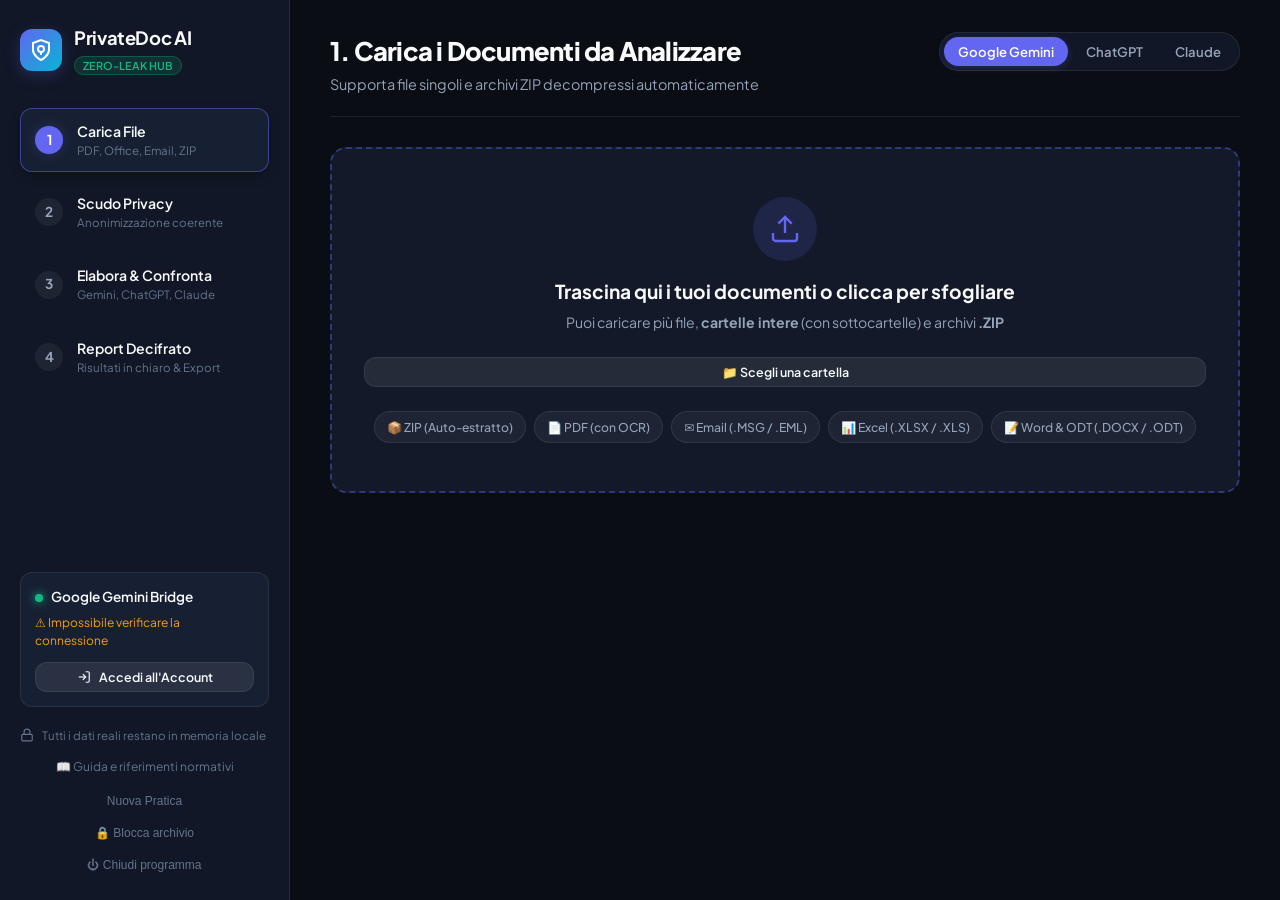
==== static/index.html @ eb67dd2d "Prima versione di PrivateDoc AI (0.1.0) Applicazione locale per Windows che pseudonimizza atti, cont" ====
<!DOCTYPE html>
<html lang="it">
<head>
    <meta charset="UTF-8">
    <meta name="viewport" content="width=device-width, initial-scale=1.0">
    <title>PrivateDoc AI - Privacy Shield & Multi-Document Hub</title>
    <meta name="privatedoc-token" content="__APP_TOKEN__">
    <!-- Google Fonts -->
    <link rel="preconnect" href="https://fonts.googleapis.com">
    <link rel="preconnect" href="https://fonts.gstatic.com" crossorigin>
    <link href="https://fonts.googleapis.com/css2?family=Plus+Jakarta+Sans:wght@300;400;500;600;700;800&family=JetBrains+Mono:wght@400;500;600&display=swap" rel="stylesheet">
    <link rel="stylesheet" href="/static/style.css">
</head>
<body>
    <div class="app-layout">
        <!-- Sidebar Navigation / Status -->
        <aside class="sidebar">
            <div class="brand">
                <div class="brand-icon">
                    <svg viewBox="0 0 24 24" fill="none" stroke="currentColor" stroke-width="2">
                        <path d="M12 22s8-4 8-10V5l-8-3-8 3v7c0 6 8 10 8 10z"/>
                        <circle cx="12" cy="11" r="3"/>
                        <path d="M12 14v3"/>
                    </svg>
                </div>
                <div>
                    <h2>PrivateDoc AI</h2>
                    <span class="badge-tag">Zero-Leak Hub</span>
                </div>
            </div>

            <nav class="nav-steps">
                <div class="step-item active" data-step="1">
                    <span class="step-num">1</span>
                    <div class="step-info">
                        <strong>Carica File</strong>
                        <small>PDF, Office, Email, ZIP</small>
                    </div>
                </div>
                <div class="step-item" data-step="2">
                    <span class="step-num">2</span>
                    <div class="step-info">
                        <strong>Scudo Privacy</strong>
                        <small>Anonimizzazione coerente</small>
                    </div>
                </div>
                <div class="step-item" data-step="3">
                    <span class="step-num">3</span>
                    <div class="step-info">
                        <strong>Elabora & Confronta</strong>
                        <small>Gemini, ChatGPT, Claude</small>
                    </div>
                </div>
                <div class="step-item" data-step="4">
                    <span class="step-num">4</span>
                    <div class="step-info">
                        <strong>Report Decifrato</strong>
                        <small>Risultati in chiaro & Export</small>
                    </div>
                </div>
            </nav>

            <div class="sidebar-box provider-status-card">
                <div class="box-header">
                    <span class="pulse-indicator"></span>
                    <span id="activeProviderLabel">Gemini Bridge</span>
                </div>
                <p id="authStatusText">Pronto per l'accesso con account</p>
                <button id="openLoginBtn" class="btn-secondary btn-sm">
                    <svg width="14" height="14" viewBox="0 0 24 24" fill="none" stroke="currentColor" stroke-width="2"><path d="M15 3h4a2 2 0 0 1 2 2v14a2 2 0 0 1-2 2h-4"/><polyline points="10 17 15 12 10 7"/><line x1="15" y1="12" x2="3" y2="12"/></svg>
                    Accedi all'Account
                </button>
            </div>

            <div class="sidebar-footer">
                <div class="security-badge">
                    <svg width="14" height="14" viewBox="0 0 24 24" fill="none" stroke="currentColor" stroke-width="2"><rect x="3" y="11" width="18" height="11" rx="2" ry="2"/><path d="M7 11V7a5 5 0 0 1 10 0v4"/></svg>
                    Tutti i dati reali restano in memoria locale
                </div>
                <a href="/guida" target="_blank" rel="noopener" class="btn-text" style="display:block; text-align:center; text-decoration:none;">📖 Guida e riferimenti normativi</a>
                <button id="resetSessionBtn" class="btn-text">Nuova Pratica</button>
                <button id="lockVaultBtn" class="btn-text">🔒 Blocca archivio</button>
                <button id="quitBtn" class="btn-text">⏻ Chiudi programma</button>
            </div>
        </aside>

        <!-- Main Content Area -->
        <main class="main-content">
            <!-- Header Bar -->
            <header class="top-header">
                <div>
                    <h1 id="pageTitle">1. Carica i Documenti da Analizzare</h1>
                    <p class="subtitle" id="pageSubtitle">Supporta file singoli e archivi ZIP decompressi automaticamente</p>
                </div>
                <div class="header-actions">
                    <div class="provider-pill-selector">
                        <button class="prov-pill active" data-provider="gemini">Google Gemini</button>
                        <button class="prov-pill" data-provider="chatgpt">ChatGPT</button>
                        <button class="prov-pill" data-provider="claude">Claude</button>
                    </div>
                </div>
            </header>

            <!-- Step 1: Upload View -->
            <section id="sectionUpload" class="content-section active">
                <div id="praticaBar" class="preflight-box ok" style="display:none; margin-top:0;">
                    <div style="display:flex; align-items:center; gap:10px; flex-wrap:wrap;">
                        <strong>Pratica:</strong>
                        <input type="text" id="praticaName" maxlength="120" placeholder="Nome della pratica"
                               style="flex:1; min-width:200px; padding:6px 10px; border-radius:6px; border:1px solid var(--border-color); background:var(--bg-base); color:var(--text-primary); font:inherit;">
                        <span style="font-size:0.78rem; color:var(--text-secondary);">salvata in automatico, cifrata</span>
                    </div>
                </div>
                <div id="casesBox" class="preflight-box" style="display:none;">
                    <div style="font-weight:600; margin-bottom:8px; color:var(--text-primary);">📂 Pratiche salvate</div>
                    <div id="casesList"></div>
                </div>

                <div class="upload-dropzone" id="dropzone">
                    <input type="file" id="fileInput" multiple style="display:none;" 
                           accept=".pdf,.docx,.doc,.odt,.xlsx,.xls,.eml,.msg,.zip,.txt,.csv">
                    <input type="file" id="folderInput" webkitdirectory multiple style="display:none;">
                    <div class="drop-icon">
                        <svg viewBox="0 0 24 24" fill="none" stroke="currentColor" stroke-width="1.8">
                            <path d="M21 15v4a2 2 0 0 1-2 2H5a2 2 0 0 1-2-2v-4"/>
                            <polyline points="17 8 12 3 7 8"/>
                            <line x1="12" y1="3" x2="12" y2="15"/>
                        </svg>
                    </div>
                    <h3>Trascina qui i tuoi documenti o clicca per sfogliare</h3>
                    <p>Puoi caricare più file, <strong>cartelle intere</strong> (con sottocartelle) e archivi <strong>.ZIP</strong></p>
                    <p><button type="button" id="pickFolderBtn" class="btn-secondary btn-sm">📁 Scegli una cartella</button></p>
                    <div class="format-tags">
                        <span class="tag">📦 ZIP (Auto-estratto)</span>
                        <span class="tag">📄 PDF (con OCR)</span>
                        <span class="tag">✉️ Email (.MSG / .EML)</span>
                        <span class="tag">📊 Excel (.XLSX / .XLS)</span>
                        <span class="tag">📝 Word & ODT (.DOCX / .ODT)</span>
                    </div>
                </div>

                <div id="skippedBox" class="preflight-box block" style="display:none;"></div>

                <div class="files-container" id="filesContainer" style="display: none;">
                    <div class="section-subhead">
                        <h3>Documenti Acquisiti (<span id="docCount">0</span>)</h3>
                        <button id="proceedToMaskingBtn" class="btn-primary">
                            Procedi allo Scudo Privacy
                            <svg width="16" height="16" viewBox="0 0 24 24" fill="none" stroke="currentColor" stroke-width="2"><polyline points="9 18 15 12 9 6"/></svg>
                        </button>
                    </div>
                    <div class="doc-grid" id="docGrid"></div>
                </div>
            </section>

            <!-- Step 2: Privacy Shield & Entity Table -->
            <section id="sectionPrivacy" class="content-section">
                <div class="privacy-banner">
                    <div class="banner-icon">🔒</div>
                    <div>
                        <h3>Pseudonimizzazione Deterministica Attiva</h3>
                        <p>I nomi, società, date, importi e codici fiscali sono stati convertiti in token unici coerenti. Se <strong>Mario Rossi</strong> è presente in più contratti o email, è rappresentato sempre dallo stesso codice.</p>
                    </div>
                    <div class="stat-counter">
                        <span class="stat-number" id="entityCount">0</span>
                        <span class="stat-label">Dati Protetti</span>
                    </div>
                </div>

                <div class="entity-actions-bar">
                    <div class="search-box">
                        <input type="text" id="entitySearch" placeholder="Cerca un nome o dato protetto...">
                    </div>
                    <button id="addEntityBtn" class="btn-secondary">
                        + Aggiungi Dato da Proteggere
                    </button>
                    <button id="goToAnalyzeBtn" class="btn-primary">
                        Continua con l'Elaborazione
                        <svg width="16" height="16" viewBox="0 0 24 24" fill="none" stroke="currentColor" stroke-width="2"><polyline points="9 18 15 12 9 6"/></svg>
                    </button>
                </div>

                <div class="table-card">
                    <table class="entity-table">
                        <thead>
                            <tr>
                                <th>Dato Reale (Rilevato in locale)</th>
                                <th>Categoria</th>
                                <th>Token Anonimo (Trasmesso all'LLM)</th>
                                <th>Azioni</th>
                            </tr>
                        </thead>
                        <tbody id="entityTableBody">
                            <!-- Populated dynamically -->
                        </tbody>
                    </table>
                </div>
            </section>

            <!-- Step 3: Analysis & Prompt -->
            <section id="sectionAnalyze" class="content-section">
                <div class="prompt-grid">
                    <div class="prompt-builder-card">
                        <h3>Istruzioni per l'Analisi o Traduzione Giuridica</h3>
                        <p class="card-desc">Specifica il quesito per il modello (es. eccezioni preliminari e di rito, merito, calcolo termini) oppure richiedi una traduzione legale confidenziale (es. dall'inglese all'italiano o viceversa):</p>

                        <div id="docSelector" class="preflight-box" style="display:none; margin-top:0;"></div>

                        <textarea id="userInstructionInput" rows="5" placeholder="Inserisci qui il quesito o le istruzioni legali (es. 'Traduci questo contratto in italiano con terminologia forense' oppure 'Individua le eccezioni preliminari e i profili probatori critici'). Lascia vuoto per l'analisi approfondita predefinita."></textarea>

                        <div id="preflightBox" class="preflight-box" style="display:none;"></div>

                        <div class="execution-footer">
                            <div class="execution-provider-info">
                                <span class="dot-online"></span>
                                Invio protetto tramite: <strong id="execProviderName">Google Gemini</strong>
                            </div>
                            <div class="action-buttons">
                                <button id="previewPromptBtn" class="btn-secondary">Ispeziona Prompt Anonimo</button>
                                <button id="runAnalysisBtn" class="btn-primary btn-lg">
                                    <svg width="18" height="18" viewBox="0 0 24 24" fill="none" stroke="currentColor" stroke-width="2"><polygon points="5 3 19 12 5 21 5 3"/></svg>
                                    Avvia Elaborazione Protetta
                                </button>
                            </div>
                        </div>
                    </div>

                    <!-- Manual Fallback Card (Guaranteed working even if browser bridge is not logged in) -->
                    <div class="fallback-card">
                        <div class="fallback-header">
                            <h4>📋 Modalità Copia & Decifra (Zero Installazioni)</h4>
                            <span class="badge-tag">Opzione 100% Sempre Disponibile</span>
                        </div>
                        <p>Preferisci incollare direttamente nella tua finestra aperta di Gemini o ChatGPT?</p>
                        <button id="copyMaskedPromptBtn" class="btn-outline btn-sm">
                            1. Copia Testo Anonimizzato
                        </button>
                        <div class="paste-zone">
                            <label>2. Incolla qui la risposta che ti ha dato l'LLM:</label>
                            <textarea id="manualResponseInput" rows="3" placeholder="Incolla qui la risposta dell'LLM contenente [PERSONA_1], [SOCIETA_A]..."></textarea>
                            <button id="manualDeanonymizeBtn" class="btn-secondary btn-sm">
                                3. Decifra Istantaneamente
                            </button>
                        </div>
                    </div>
                </div>

                <!-- Prompt Inspector Modal -->
                <div class="modal" id="promptModal" style="display:none;">
                    <div class="modal-dialog">
                        <div class="modal-header">
                            <h3>Ispezione Testo Inviato (Dimostrazione Privacy)</h3>
                            <button class="close-btn" id="closeModalBtn">&times;</button>
                        </div>
                        <div class="modal-body">
                            <p class="modal-desc">Ecco l'esatto contenuto che verrà trasmesso: tutti i riferimenti a persone, conti, contratti e importi sono stati mascherati.</p>
                            <p class="modal-desc" style="font-size:0.8rem;">💡 Manca qualcosa? Seleziona una parola o una frase nel testo e premi il <strong>tasto destro</strong> per mascherarla.</p>
                            <pre id="maskedPromptPreview" class="code-box"></pre>
                            <div id="maskContextMenu" class="ctx-menu" style="display:none;">
                                <div class="ctx-title">Maschera come:</div>
                                <button type="button" data-category="PERSONA">👤 Persona</button>
                                <button type="button" data-category="SOCIETA">🏢 Società / Ente</button>
                                <button type="button" data-category="RISERVATO">🔒 Altro dato riservato</button>
                            </div>
                        </div>
                        <div class="modal-footer">
                            <button class="btn-primary" id="copyModalPromptBtn">Copia Testo</button>
                        </div>
                    </div>
                </div>
            </section>

            <!-- Step 4: Results & De-anonymized Viewer -->
            <section id="sectionResult" class="content-section">
                <div class="result-header-card">
                    <div>
                        <h2>Esito dell'Analisi</h2>
                        <p class="card-desc">Tutti i riferimenti reali sono stati ripristinati in locale con precisione.</p>
                    </div>
                    <div class="view-mode-toggle">
                        <span class="toggle-label">Modalità:</span>
                        <button class="toggle-btn active" id="viewDecryptedBtn">Dati Reali Ripristinati</button>
                        <button class="toggle-btn" id="viewMaskedBtn">Versione Anonima (LLM)</button>
                    </div>
                </div>

                <div class="result-box-card">
                    <div class="result-content" id="resultOutput">
                        <!-- Filled by response -->
                    </div>
                </div>

                <div class="export-bar">
                    <button id="downloadWordBtn" class="btn-primary">
                        <svg width="18" height="18" viewBox="0 0 24 24" fill="none" stroke="currentColor" stroke-width="2"><path d="M21 15v4a2 2 0 0 1-2 2H5a2 2 0 0 1-2-2v-4"/><polyline points="7 10 12 15 17 10"/><line x1="12" y1="15" x2="12" y2="3"/></svg>
                        Scarica Report Word (.docx)
                    </button>
                    <button id="copyResultBtn" class="btn-secondary">
                        <svg width="18" height="18" viewBox="0 0 24 24" fill="none" stroke="currentColor" stroke-width="2"><rect x="9" y="9" width="13" height="13" rx="2" ry="2"/><path d="M5 15H4a2 2 0 0 1-2-2V4a2 2 0 0 1 2-2h9a2 2 0 0 1 2 2v1"/></svg>
                        Copia Testo Risultato
                    </button>
                    <button id="newAnalysisBtn" class="btn-outline">
                        Altra Domanda su questi File
                    </button>
                </div>
            </section>

            <!-- Loading Overlay -->
            <div id="loadingOverlay" class="loading-overlay" style="display:none;">
                <div class="loader-card">
                    <div class="spinner"></div>
                    <h3 id="loadingTitle">Elaborazione in corso...</h3>
                    <p id="loadingMsg">Estrazione documenti ed esecuzione protetta</p>
                    <div id="loadingProgress" style="display:none; width:100%; margin-top:12px;">
                        <div style="height:8px; border-radius:4px; background:var(--bg-base); overflow:hidden;">
                            <div id="loadingBar" style="height:100%; width:0%; background:var(--primary); transition:width 0.3s;"></div>
                        </div>
                        <p id="loadingCounter" style="margin-top:8px; font-size:0.85rem; color:var(--text-secondary);"></p>
                        <div style="display:flex; gap:8px; justify-content:center; flex-wrap:wrap; margin-top:10px;">
                            <button type="button" id="loadingCancelBtn" class="btn-secondary btn-sm">Interrompi e tieni quanto caricato</button>
                            <button type="button" id="loadingDiscardBtn" class="btn-secondary btn-sm">Interrompi e scarta</button>
                        </div>
                    </div>
                </div>
            </div>
        </main>
    </div>

    <!-- Manual Add Entity Modal -->
    <div class="modal" id="addEntityModal" style="display:none;">
        <div class="modal-dialog">
            <div class="modal-header">
                <h3>Aggiungi un Dato da Proteggere</h3>
                <button class="close-btn" id="closeAddModalBtn">&times;</button>
            </div>
            <div class="modal-body">
                <div class="form-group">
                    <label>Testo o Nome da Mascherare:</label>
                    <input type="text" id="customEntityText" placeholder="Es. Ing. Carlo Bianchi o Fornitura Alfa">
                </div>
                <div class="form-group">
                    <label>Categoria:</label>
                    <select id="customEntityCategory">
                        <option value="PERSONA">Persona</option>
                        <option value="SOCIETA">Società / Ente</option>
                        <option value="IMPORTO">Importo Economico</option>
                        <option value="DATA">Data</option>
                        <option value="INDIRIZZO">Indirizzo</option>
                        <option value="CODICE_FISCALE">Identificativo Fiscale</option>
                    </select>
                </div>
            </div>
            <div class="modal-footer">
                <button class="btn-primary" id="saveCustomEntityBtn">Conferma e Maschera</button>
            </div>
        </div>
    </div>

    <div class="modal" id="vaultModal" style="display:none; z-index:2000;">
        <div class="modal-dialog" style="max-width:520px;">
            <div class="modal-header"><h3 id="vaultTitle"></h3></div>
            <div class="modal-body" id="vaultBody"></div>
        </div>
    </div>

    <script src="/static/app.js"></script>
</body>
</html>
---- static/style.css ----
:root {
    --bg-base: #0a0d14;
    --bg-surface: #111726;
    --bg-surface-elevated: #172033;
    --bg-card: rgba(23, 32, 51, 0.7);
    --border-color: rgba(255, 255, 255, 0.08);
    --border-active: rgba(99, 102, 241, 0.5);

    --primary: #6366f1;
    --primary-hover: #4f46e5;
    --primary-glow: rgba(99, 102, 241, 0.25);
    
    --accent-emerald: #10b981;
    --accent-emerald-glow: rgba(16, 185, 129, 0.2);
    --accent-cyan: #06b6d4;
    --accent-amber: #f59e0b;
    --accent-rose: #f43f5e;

    --text-primary: #f8fafc;
    --text-secondary: #94a3b8;
    --text-muted: #64748b;

    --font-main: 'Plus Jakarta Sans', system-ui, -apple-system, sans-serif;
    --font-mono: 'JetBrains Mono', monospace;

    --radius-sm: 8px;
    --radius-md: 12px;
    --radius-lg: 16px;
    --radius-full: 9999px;
    --transition: all 0.2s cubic-bezier(0.16, 1, 0.3, 1);
}

* {
    box-sizing: border-box;
    margin: 0;
    padding: 0;
}

body {
    background-color: var(--bg-base);
    color: var(--text-primary);
    font-family: var(--font-main);
    line-height: 1.5;
    -webkit-font-smoothing: antialiased;
    overflow-x: hidden;
}

/* App Layout */
.app-layout {
    display: flex;
    min-height: 100vh;
}

/* Sidebar */
.sidebar {
    width: 290px;
    background: var(--bg-surface);
    border-right: 1px solid var(--border-color);
    display: flex;
    flex-direction: column;
    padding: 24px 20px;
    position: sticky;
    top: 0;
    height: 100vh;
}

.brand {
    display: flex;
    align-items: center;
    gap: 12px;
    margin-bottom: 32px;
}

.brand-icon {
    width: 42px;
    height: 42px;
    border-radius: var(--radius-md);
    background: linear-gradient(135deg, var(--primary), var(--accent-cyan));
    display: flex;
    align-items: center;
    justify-content: center;
    color: white;
    box-shadow: 0 4px 16px var(--primary-glow);
}

.brand-icon svg {
    width: 24px;
    height: 24px;
}

.brand h2 {
    font-size: 1.15rem;
    font-weight: 700;
    letter-spacing: -0.02em;
}

.badge-tag {
    font-size: 0.68rem;
    font-weight: 600;
    text-transform: uppercase;
    background: rgba(16, 185, 129, 0.15);
    color: var(--accent-emerald);
    padding: 2px 8px;
    border-radius: var(--radius-full);
    border: 1px solid rgba(16, 185, 129, 0.3);
}

/* Step Navigation */
.nav-steps {
    display: flex;
    flex-direction: column;
    gap: 8px;
    flex: 1;
}

.step-item {
    display: flex;
    align-items: center;
    gap: 14px;
    padding: 12px 14px;
    border-radius: var(--radius-md);
    cursor: pointer;
    transition: var(--transition);
    border: 1px solid transparent;
}

.step-item:hover {
    background: rgba(255, 255, 255, 0.03);
}

.step-item.active {
    background: var(--bg-surface-elevated);
    border-color: var(--border-active);
    box-shadow: 0 4px 12px rgba(0, 0, 0, 0.2);
}

.step-num {
    width: 28px;
    height: 28px;
    border-radius: var(--radius-full);
    background: rgba(255, 255, 255, 0.06);
    color: var(--text-secondary);
    font-weight: 700;
    font-size: 0.85rem;
    display: flex;
    align-items: center;
    justify-content: center;
    transition: var(--transition);
}

.step-item.active .step-num {
    background: var(--primary);
    color: white;
    box-shadow: 0 0 12px var(--primary-glow);
}

.step-info strong {
    display: block;
    font-size: 0.88rem;
    font-weight: 600;
}

.step-info small {
    display: block;
    font-size: 0.72rem;
    color: var(--text-muted);
}

/* Sidebar Provider Card */
.sidebar-box {
    background: var(--bg-surface-elevated);
    border: 1px solid var(--border-color);
    border-radius: var(--radius-md);
    padding: 14px;
    margin-bottom: 20px;
}

.box-header {
    display: flex;
    align-items: center;
    gap: 8px;
    font-weight: 600;
    font-size: 0.85rem;
    margin-bottom: 6px;
}

.pulse-indicator {
    width: 8px;
    height: 8px;
    border-radius: var(--radius-full);
    background: var(--accent-emerald);
    box-shadow: 0 0 8px var(--accent-emerald);
    animation: pulse 2s infinite;
}

@keyframes pulse {
    0% { transform: scale(0.95); opacity: 0.7; }
    50% { transform: scale(1.15); opacity: 1; }
    100% { transform: scale(0.95); opacity: 0.7; }
}

.sidebar-box p {
    font-size: 0.75rem;
    color: var(--text-secondary);
    margin-bottom: 12px;
}

.sidebar-footer {
    display: flex;
    flex-direction: column;
    gap: 10px;
}

.security-badge {
    display: flex;
    align-items: center;
    gap: 8px;
    font-size: 0.72rem;
    color: var(--text-muted);
}

/* Main Content */
.main-content {
    flex: 1;
    padding: 32px 40px;
    max-width: 1300px;
    margin: 0 auto;
    width: calc(100% - 290px);
}

.top-header {
    display: flex;
    justify-content: space-between;
    align-items: flex-start;
    margin-bottom: 30px;
    padding-bottom: 20px;
    border-bottom: 1px solid var(--border-color);
}

.top-header h1 {
    font-size: 1.6rem;
    font-weight: 800;
    letter-spacing: -0.03em;
    margin-bottom: 4px;
}

.subtitle {
    font-size: 0.9rem;
    color: var(--text-secondary);
}

/* Provider Pills */
.provider-pill-selector {
    display: flex;
    background: var(--bg-surface);
    border: 1px solid var(--border-color);
    border-radius: var(--radius-full);
    padding: 4px;
    gap: 4px;
}

.prov-pill {
    background: transparent;
    border: none;
    color: var(--text-secondary);
    font-family: var(--font-main);
    font-size: 0.82rem;
    font-weight: 600;
    padding: 6px 14px;
    border-radius: var(--radius-full);
    cursor: pointer;
    transition: var(--transition);
}

.prov-pill:hover {
    color: var(--text-primary);
}

.prov-pill.active {
    background: var(--primary);
    color: white;
    box-shadow: 0 2px 8px var(--primary-glow);
}

/* Content Sections */
.content-section {
    display: none;
    animation: fadeIn 0.25s ease-out;
}

.content-section.active {
    display: block;
}

@keyframes fadeIn {
    from { opacity: 0; transform: translateY(6px); }
    to { opacity: 1; transform: translateY(0); }
}

/* Dropzone */
.upload-dropzone {
    border: 2px dashed rgba(99, 102, 241, 0.4);
    background: var(--bg-card);
    backdrop-filter: blur(12px);
    border-radius: var(--radius-lg);
    padding: 48px 32px;
    text-align: center;
    cursor: pointer;
    transition: var(--transition);
}

.upload-dropzone:hover, .upload-dropzone.dragover {
    border-color: var(--primary);
    background: rgba(99, 102, 241, 0.08);
    transform: translateY(-2px);
}

.drop-icon {
    width: 64px;
    height: 64px;
    border-radius: var(--radius-full);
    background: rgba(99, 102, 241, 0.15);
    color: var(--primary);
    display: flex;
    align-items: center;
    justify-content: center;
    margin: 0 auto 16px auto;
}

.drop-icon svg {
    width: 32px;
    height: 32px;
}

.upload-dropzone h3 {
    font-size: 1.2rem;
    font-weight: 700;
    margin-bottom: 6px;
}

.upload-dropzone p {
    color: var(--text-secondary);
    font-size: 0.88rem;
    margin-bottom: 24px;
}

.format-tags {
    display: flex;
    flex-wrap: wrap;
    justify-content: center;
    gap: 8px;
}

.tag {
    background: rgba(255, 255, 255, 0.05);
    border: 1px solid var(--border-color);
    padding: 6px 12px;
    border-radius: var(--radius-full);
    font-size: 0.76rem;
    font-weight: 500;
    color: var(--text-secondary);
}

/* Doc Cards Grid */
.files-container {
    margin-top: 36px;
}

.section-subhead {
    display: flex;
    justify-content: space-between;
    align-items: center;
    margin-bottom: 16px;
}

.doc-grid {
    display: grid;
    grid-template-columns: repeat(auto-fill, minmax(280px, 1fr));
    gap: 16px;
}

.doc-card {
    background: var(--bg-surface);
    border: 1px solid var(--border-color);
    border-radius: var(--radius-md);
    padding: 16px;
    transition: var(--transition);
    position: relative;
    overflow: hidden;
}

.doc-card:hover {
    border-color: var(--border-active);
    transform: translateY(-2px);
}

.doc-card-header {
    display: flex;
    align-items: flex-start;
    gap: 10px;
    margin-bottom: 10px;
}

.doc-card-icon {
    font-size: 1.4rem;
}

.doc-card-title {
    font-size: 0.92rem;
    font-weight: 600;
    word-break: break-all;
}

.doc-card-source {
    font-size: 0.72rem;
    color: var(--accent-amber);
    margin-bottom: 8px;
}

.doc-card-meta {
    font-size: 0.76rem;
    color: var(--text-muted);
    display: flex;
    justify-content: space-between;
}

/* Step 2: Privacy Banner */
.privacy-banner {
    background: linear-gradient(135deg, rgba(16, 185, 129, 0.12), rgba(6, 182, 212, 0.08));
    border: 1px solid rgba(16, 185, 129, 0.3);
    border-radius: var(--radius-lg);
    padding: 24px;
    display: flex;
    align-items: center;
    gap: 20px;
    margin-bottom: 24px;
}

.banner-icon {
    font-size: 2.2rem;
}

.privacy-banner h3 {
    font-size: 1.15rem;
    font-weight: 700;
    margin-bottom: 4px;
    color: var(--accent-emerald);
}

.privacy-banner p {
    font-size: 0.88rem;
    color: var(--text-secondary);
    max-width: 750px;
}

.stat-counter {
    margin-left: auto;
    text-align: center;
    padding: 10px 20px;
    background: rgba(16, 185, 129, 0.15);
    border-radius: var(--radius-md);
    border: 1px solid rgba(16, 185, 129, 0.3);
}

.stat-number {
    display: block;
    font-size: 1.8rem;
    font-weight: 800;
    color: var(--accent-emerald);
    font-family: var(--font-mono);
}

.stat-label {
    font-size: 0.72rem;
    text-transform: uppercase;
    font-weight: 600;
    color: var(--text-secondary);
}

/* Entity Actions Bar */
.entity-actions-bar {
    display: flex;
    gap: 12px;
    margin-bottom: 16px;
    align-items: center;
}

.search-box {
    flex: 1;
}

.search-box input {
    width: 100%;
    background: var(--bg-surface);
    border: 1px solid var(--border-color);
    padding: 10px 16px;
    border-radius: var(--radius-md);
    color: var(--text-primary);
    font-family: var(--font-main);
    font-size: 0.88rem;
}

.search-box input:focus {
    outline: none;
    border-color: var(--primary);
}

/* Table Card */
.table-card {
    background: var(--bg-surface);
    border: 1px solid var(--border-color);
    border-radius: var(--radius-lg);
    overflow: hidden;
}

.entity-table {
    width: 100%;
    border-collapse: collapse;
    text-align: left;
    font-size: 0.86rem;
}

.entity-table th {
    background: var(--bg-surface-elevated);
    padding: 12px 18px;
    color: var(--text-secondary);
    font-weight: 600;
    font-size: 0.76rem;
    text-transform: uppercase;
    letter-spacing: 0.05em;
    border-bottom: 1px solid var(--border-color);
}

.entity-table td {
    padding: 14px 18px;
    border-bottom: 1px solid var(--border-color);
    vertical-align: middle;
}

.entity-table tr:hover td {
    background: rgba(255, 255, 255, 0.02);
}

.token-badge {
    font-family: var(--font-mono);
    font-size: 0.82rem;
    font-weight: 600;
    padding: 4px 10px;
    border-radius: var(--radius-sm);
    background: rgba(99, 102, 241, 0.15);
    color: #a5b4fc;
    border: 1px solid rgba(99, 102, 241, 0.3);
    display: inline-block;
}

.category-tag {
    font-size: 0.72rem;
    font-weight: 600;
    padding: 2px 8px;
    border-radius: var(--radius-full);
    background: rgba(255, 255, 255, 0.06);
    color: var(--text-secondary);
}

/* Step 3: Analysis Grid */
.prompt-grid {
    display: grid;
    grid-template-columns: 2fr 1fr;
    gap: 24px;
}

.prompt-builder-card {
    background: var(--bg-surface);
    border: 1px solid var(--border-color);
    border-radius: var(--radius-lg);
    padding: 24px;
}

.card-desc {
    color: var(--text-secondary);
    font-size: 0.85rem;
    margin-bottom: 16px;
}

.presets-row {
    display: flex;
    flex-wrap: wrap;
    gap: 8px;
    margin-bottom: 16px;
}

.preset-chip {
    background: var(--bg-surface-elevated);
    border: 1px solid var(--border-color);
    color: var(--text-secondary);
    font-family: var(--font-main);
    font-size: 0.8rem;
    font-weight: 500;
    padding: 8px 14px;
    border-radius: var(--radius-full);
    cursor: pointer;
    transition: var(--transition);
}

.preset-chip:hover {
    background: rgba(99, 102, 241, 0.15);
    border-color: var(--primary);
    color: var(--text-primary);
}

textarea {
    width: 100%;
    background: var(--bg-base);
    border: 1px solid var(--border-color);
    border-radius: var(--radius-md);
    padding: 14px;
    color: var(--text-primary);
    font-family: var(--font-main);
    font-size: 0.9rem;
    resize: vertical;
    margin-bottom: 20px;
}

textarea:focus {
    outline: none;
    border-color: var(--primary);
    box-shadow: 0 0 0 2px var(--primary-glow);
}

.execution-footer {
    display: flex;
    justify-content: space-between;
    align-items: center;
}

.execution-provider-info {
    font-size: 0.85rem;
    color: var(--text-secondary);
    display: flex;
    align-items: center;
    gap: 8px;
}

.dot-online {
    width: 8px;
    height: 8px;
    border-radius: var(--radius-full);
    background: var(--accent-emerald);
}

.action-buttons {
    display: flex;
    gap: 12px;
}

/* Fallback Card */
.fallback-card {
    background: var(--bg-surface);
    border: 1px solid var(--border-color);
    border-radius: var(--radius-lg);
    padding: 24px;
    display: flex;
    flex-direction: column;
}

.fallback-header {
    margin-bottom: 12px;
}

.fallback-header h4 {
    font-size: 0.95rem;
    font-weight: 700;
    margin-bottom: 4px;
}

.fallback-card p {
    font-size: 0.8rem;
    color: var(--text-secondary);
    margin-bottom: 16px;
}

.paste-zone {
    margin-top: 20px;
    padding-top: 16px;
    border-top: 1px solid var(--border-color);
}

.paste-zone label {
    display: block;
    font-size: 0.78rem;
    font-weight: 600;
    color: var(--text-secondary);
    margin-bottom: 8px;
}

/* Step 4: Results */
.result-header-card {
    display: flex;
    justify-content: space-between;
    align-items: center;
    margin-bottom: 20px;
}

.view-mode-toggle {
    display: flex;
    align-items: center;
    gap: 8px;
    background: var(--bg-surface);
    border: 1px solid var(--border-color);
    border-radius: var(--radius-full);
    padding: 4px;
}

.toggle-label {
    font-size: 0.78rem;
    color: var(--text-muted);
    padding-left: 10px;
}

.toggle-btn {
    background: transparent;
    border: none;
    color: var(--text-secondary);
    font-family: var(--font-main);
    font-size: 0.8rem;
    font-weight: 600;
    padding: 6px 14px;
    border-radius: var(--radius-full);
    cursor: pointer;
    transition: var(--transition);
}

.toggle-btn.active {
    background: var(--accent-emerald);
    color: #064e3b;
    box-shadow: 0 2px 8px var(--accent-emerald-glow);
}

.result-box-card {
    background: var(--bg-surface);
    border: 1px solid var(--border-color);
    border-radius: var(--radius-lg);
    padding: 28px;
    min-height: 380px;
    max-height: 600px;
    overflow-y: auto;
    margin-bottom: 24px;
}

.result-content {
    font-size: 0.95rem;
    line-height: 1.7;
    white-space: pre-wrap;
    color: var(--text-primary);
}

.export-bar {
    display: flex;
    gap: 14px;
    align-items: center;
}

/* Buttons */
.btn-primary {
    background: var(--primary);
    color: white;
    border: none;
    padding: 10px 20px;
    border-radius: var(--radius-md);
    font-family: var(--font-main);
    font-size: 0.88rem;
    font-weight: 600;
    cursor: pointer;
    display: inline-flex;
    align-items: center;
    gap: 8px;
    transition: var(--transition);
}

.btn-primary:hover {
    background: var(--primary-hover);
    box-shadow: 0 4px 16px var(--primary-glow);
    transform: translateY(-1px);
}

.btn-primary.btn-lg {
    padding: 12px 24px;
    font-size: 0.95rem;
}

.btn-secondary {
    background: rgba(255, 255, 255, 0.08);
    color: var(--text-primary);
    border: 1px solid var(--border-color);
    padding: 10px 18px;
    border-radius: var(--radius-md);
    font-family: var(--font-main);
    font-size: 0.88rem;
    font-weight: 600;
    cursor: pointer;
    display: inline-flex;
    align-items: center;
    gap: 8px;
    transition: var(--transition);
}

.btn-secondary:hover {
    background: rgba(255, 255, 255, 0.12);
}

.btn-secondary.btn-sm {
    padding: 6px 12px;
    font-size: 0.78rem;
    width: 100%;
    justify-content: center;
}

.btn-outline {
    background: transparent;
    color: var(--text-secondary);
    border: 1px solid var(--border-color);
    padding: 8px 16px;
    border-radius: var(--radius-md);
    font-family: var(--font-main);
    font-size: 0.84rem;
    font-weight: 600;
    cursor: pointer;
    transition: var(--transition);
}

.btn-outline:hover {
    color: var(--text-primary);
    border-color: rgba(255, 255, 255, 0.3);
}

.btn-outline.btn-sm {
    padding: 6px 12px;
    font-size: 0.78rem;
    width: 100%;
}

.btn-text {
    background: transparent;
    border: none;
    color: var(--text-muted);
    font-size: 0.75rem;
    cursor: pointer;
    padding: 4px;
}

.btn-text:hover {
    color: var(--text-primary);
}

/* Modals */
.modal {
    position: fixed;
    top: 0;
    left: 0;
    width: 100%;
    height: 100%;
    background: rgba(0, 0, 0, 0.75);
    backdrop-filter: blur(8px);
    display: flex;
    align-items: center;
    justify-content: center;
    z-index: 999;
}

.modal-dialog {
    background: var(--bg-surface);
    border: 1px solid var(--border-color);
    border-radius: var(--radius-lg);
    width: 90%;
    max-width: 650px;
    padding: 24px;
    box-shadow: 0 20px 40px rgba(0, 0, 0, 0.5);
}

.modal-header {
    display: flex;
    justify-content: space-between;
    align-items: center;
    margin-bottom: 16px;
}

.modal-header h3 {
    font-size: 1.1rem;
    font-weight: 700;
}

.close-btn {
    background: transparent;
    border: none;
    color: var(--text-secondary);
    font-size: 1.4rem;
    cursor: pointer;
}

.code-box {
    background: var(--bg-base);
    border: 1px solid var(--border-color);
    border-radius: var(--radius-md);
    padding: 16px;
    font-family: var(--font-mono);
    font-size: 0.82rem;
    color: #cbd5e1;
    max-height: 350px;
    overflow-y: auto;
    white-space: pre-wrap;
    line-height: 1.6;
}

.modal-footer {
    display: flex;
    justify-content: flex-end;
    margin-top: 18px;
}

/* Loading Overlay */
.loading-overlay {
    position: fixed;
    top: 0;
    left: 0;
    width: 100%;
    height: 100%;
    background: rgba(10, 13, 20, 0.85);
    backdrop-filter: blur(8px);
    display: flex;
    align-items: center;
    justify-content: center;
    z-index: 1000;
}

.loader-card {
    background: var(--bg-surface);
    border: 1px solid var(--border-active);
    border-radius: var(--radius-lg);
    padding: 36px 48px;
    text-align: center;
    box-shadow: 0 20px 50px rgba(0, 0, 0, 0.6);
}

.spinner {
    width: 44px;
    height: 44px;
    border: 3px solid rgba(99, 102, 241, 0.2);
    border-top-color: var(--primary);
    border-radius: 50%;
    animation: spin 0.8s linear infinite;
    margin: 0 auto 18px auto;
}

@keyframes spin {
    to { transform: rotate(360deg); }
}

.loader-card h3 {
    font-size: 1.1rem;
    font-weight: 700;
    margin-bottom: 6px;
}

.loader-card p {
    font-size: 0.82rem;
    color: var(--text-secondary);
}

/* Form Groups in Modal */
.form-group {
    margin-bottom: 16px;
}

.form-group label {
    display: block;
    font-size: 0.82rem;
    font-weight: 600;
    color: var(--text-secondary);
    margin-bottom: 6px;
}

.form-group input, .form-group select {
    width: 100%;
    background: var(--bg-base);
    border: 1px solid var(--border-color);
    padding: 10px 14px;
    border-radius: var(--radius-md);
    color: var(--text-primary);
    font-family: var(--font-main);
}

/* Pre-flight check before sending */
.preflight-box {
    margin: 16px 0;
    padding: 12px 14px;
    border-radius: var(--radius-md);
    border: 1px solid var(--border-color);
    background: var(--bg-surface);
    font-size: 0.85rem;
    color: var(--text-secondary);
}
.preflight-box.ok { border-color: var(--accent-emerald); }
.preflight-box.warn { border-color: var(--accent-amber); }
.preflight-box.block { border-color: var(--accent-rose); }
.preflight-box strong { color: var(--text-primary); }
.preflight-chips { display: flex; flex-wrap: wrap; gap: 6px; margin-top: 8px; }
.preflight-chip {
    padding: 4px 10px;
    border-radius: var(--radius-full);
    border: 1px solid var(--accent-amber);
    background: transparent;
    color: var(--text-primary);
    font: inherit;
    cursor: pointer;
}
.preflight-chip:hover { background: var(--accent-amber); color: var(--bg-base); }

.preflight-row {
    display: flex;
    align-items: center;
    justify-content: space-between;
    gap: 10px;
    margin-bottom: 8px;
    padding: 6px 12px;
    border-radius: 6px;
    border: 1px solid var(--border-color);
    background: var(--bg-base);
}
.preflight-term { font-weight: 600; color: var(--text-primary); }
.preflight-actions { display: flex; gap: 6px; flex-wrap: wrap; }
.preflight-btn {
    padding: 4px 10px;
    border-radius: 4px;
    border: 1px solid var(--border-active);
    background: transparent;
    color: var(--text-primary);
    font: inherit;
    font-size: 0.78rem;
    cursor: pointer;
    position: relative;
    z-index: 1;
}
.preflight-btn:hover { background: var(--primary); }

/* Right-click menu on the prompt preview */
.modal-body { position: relative; }
.ctx-menu {
    position: absolute;
    z-index: 50;
    min-width: 200px;
    padding: 6px;
    border-radius: var(--radius-sm);
    border: 1px solid var(--border-active);
    background: var(--bg-surface-elevated);
    box-shadow: 0 8px 24px rgba(0, 0, 0, 0.5);
}
.ctx-title { padding: 4px 10px; font-size: 0.72rem; color: var(--text-muted); }
.ctx-menu button {
    display: block;
    width: 100%;
    padding: 8px 10px;
    border: none;
    border-radius: 6px;
    background: transparent;
    color: var(--text-primary);
    font: inherit;
    text-align: left;
    cursor: pointer;
}
.ctx-menu button:hover { background: var(--primary); }
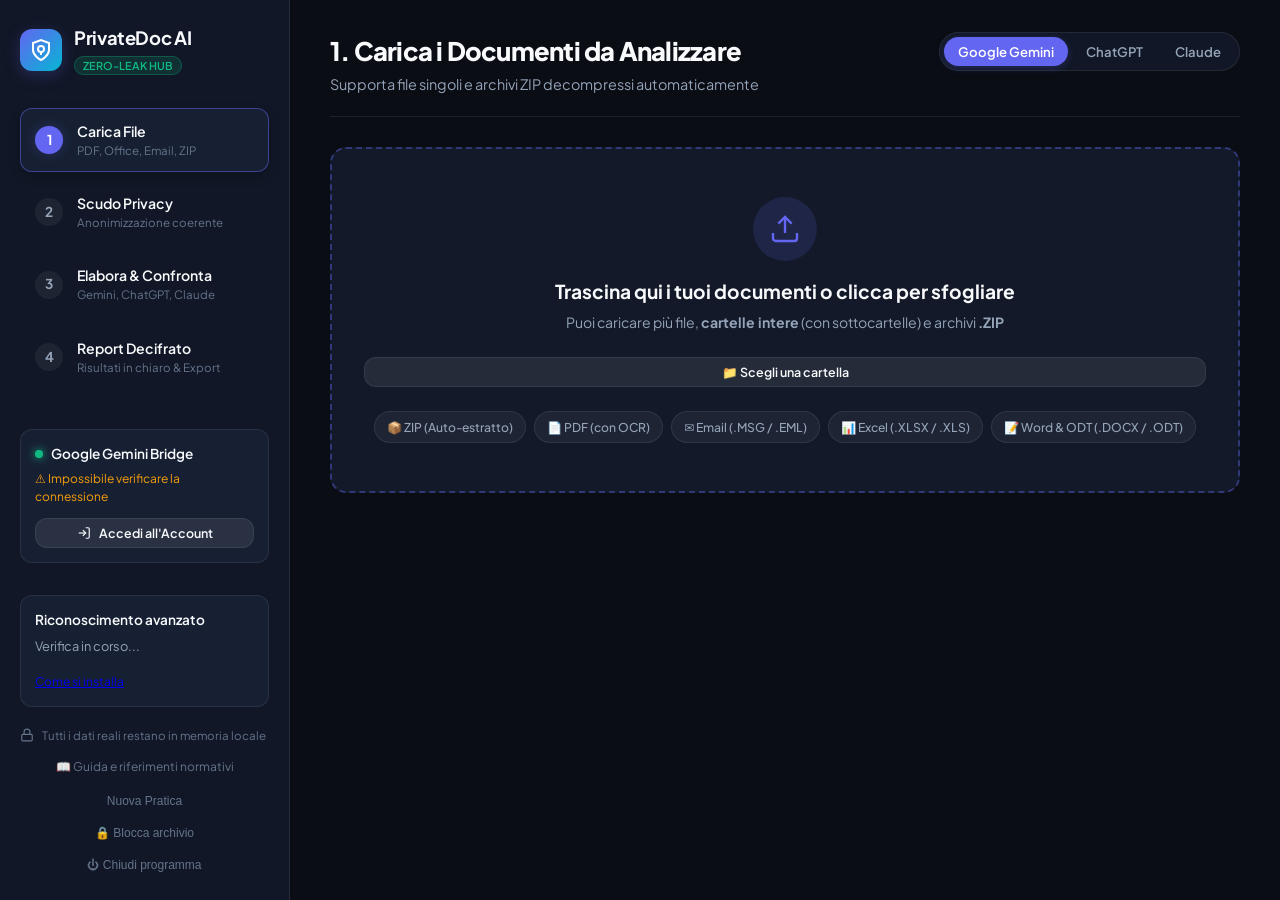
==== commit 3d7ada56: "Riconoscimento avanzato facoltativo (modello locale) e relativi controlli - backend/ner.py: modello " ====
--- a/static/index.html
+++ b/static/index.html
@@ -72,6 +72,15 @@
                 </button>
             </div>
 
+            <div class="sidebar-box" id="nerBox" style="margin-top:12px;">
+                <div class="box-header"><span id="nerLabel">Riconoscimento avanzato</span></div>
+                <p id="nerStatusText" style="font-size:0.8rem;">Verifica in corso...</p>
+                <label style="display:none; font-size:0.78rem; color:var(--text-secondary); cursor:pointer;" id="nerExtendedRow">
+                    <input type="checkbox" id="nerExtended"> Profilo esteso (città, CAP, età, ora…)
+                </label>
+                <a href="/guida#modello" target="_blank" rel="noopener" style="font-size:0.75rem;">Come si installa</a>
+            </div>
+
             <div class="sidebar-footer">
                 <div class="security-badge">
                     <svg width="14" height="14" viewBox="0 0 24 24" fill="none" stroke="currentColor" stroke-width="2"><rect x="3" y="11" width="18" height="11" rx="2" ry="2"/><path d="M7 11V7a5 5 0 0 1 10 0v4"/></svg>
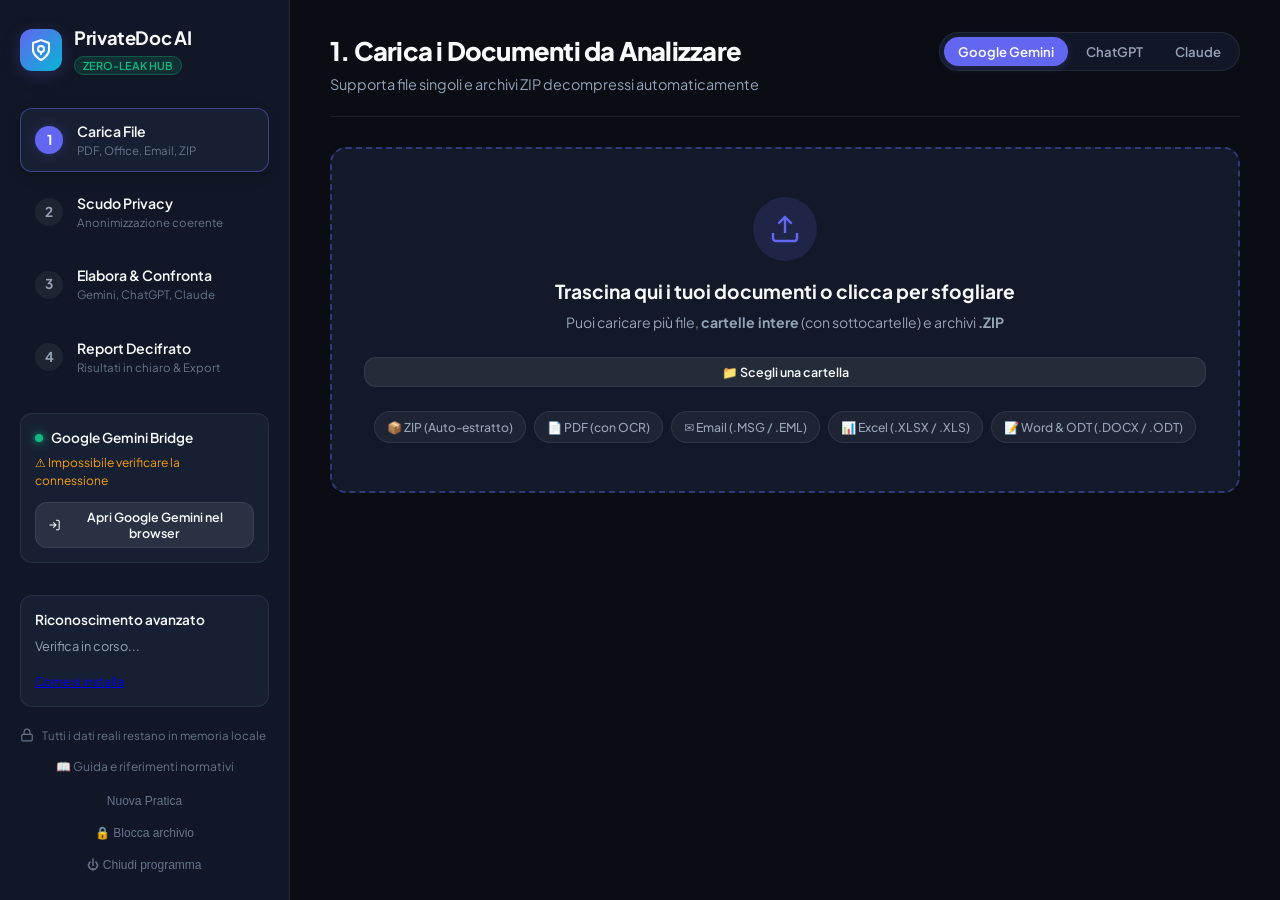
==== commit c4243392: "Gemini passa al flusso manuale con un clic; finestre piu' grandi; API facoltativa Google rifiuta l'a" ====
--- a/static/index.html
+++ b/static/index.html
@@ -78,6 +78,12 @@
                 <label style="display:none; font-size:0.78rem; color:var(--text-secondary); cursor:pointer;" id="nerExtendedRow">
                     <input type="checkbox" id="nerExtended"> Profilo esteso (città, CAP, età, ora…)
                 </label>
+                <button type="button" class="btn-secondary" id="nerDownloadBtn" style="display:none; width:100%; margin:6px 0; font-size:0.78rem;">⬇ Scarica il modello</button>
+                <div id="nerDownloadProgress" style="display:none; font-size:0.75rem; margin:6px 0;">
+                    <progress id="nerDownloadBar" max="100" value="0" style="width:100%;"></progress>
+                    <div id="nerDownloadText"></div>
+                    <button type="button" class="btn-text" id="nerDownloadCancel" style="font-size:0.75rem;">Annulla</button>
+                </div>
                 <a href="/guida#modello" target="_blank" rel="noopener" style="font-size:0.75rem;">Come si installa</a>
             </div>
 
@@ -106,6 +112,7 @@
                         <button class="prov-pill active" data-provider="gemini">Google Gemini</button>
                         <button class="prov-pill" data-provider="chatgpt">ChatGPT</button>
                         <button class="prov-pill" data-provider="claude">Claude</button>
+                        <button class="prov-pill" data-provider="gemini_api" id="provGeminiApi" style="display:none;">Gemini (API)</button>
                     </div>
                 </div>
             </header>
@@ -183,6 +190,10 @@
                     <button id="addEntityBtn" class="btn-secondary">
                         + Aggiungi Dato da Proteggere
                     </button>
+                    <button id="exportPdfBtn" class="btn-secondary" title="Rimuove dal file PDF i dati protetti della pratica">
+                        📄 PDF censurato…
+                    </button>
+                    <input type="file" id="exportPdfInput" accept="application/pdf,.pdf" style="display:none;">
                     <button id="goToAnalyzeBtn" class="btn-primary">
                         Continua con l'Elaborazione
                         <svg width="16" height="16" viewBox="0 0 24 24" fill="none" stroke="currentColor" stroke-width="2"><polyline points="9 18 15 12 9 6"/></svg>
@@ -240,13 +251,18 @@
                             <h4>📋 Modalità Copia & Decifra (Zero Installazioni)</h4>
                             <span class="badge-tag">Opzione 100% Sempre Disponibile</span>
                         </div>
-                        <p>Preferisci incollare direttamente nella tua finestra aperta di Gemini o ChatGPT?</p>
+                        <p>Il testo anonimo si incolla nella tua finestra di Gemini, ChatGPT o Claude (già connessa con il tuo account).</p>
+                        <button id="copyOpenBtn" class="btn-primary btn-sm">
+                            1. Copia e apri <span id="copyOpenName">Gemini</span>
+                        </button>
                         <button id="copyMaskedPromptBtn" class="btn-outline btn-sm">
-                            1. Copia Testo Anonimizzato
+                            Solo copia il testo anonimizzato
                         </button>
+                        <p style="margin:10px 0 0;"><button type="button" class="btn-text" id="geminiApiOpenBtn" style="font-size:0.75rem;">Avanzate: usa l'API ufficiale di Gemini con la tua chiave…</button></p>
+                        <p id="copyHint" style="display:none; font-size:0.85rem; color:var(--accent-emerald); margin:8px 0 0;"></p>
                         <div class="paste-zone">
                             <label>2. Incolla qui la risposta che ti ha dato l'LLM:</label>
-                            <textarea id="manualResponseInput" rows="3" placeholder="Incolla qui la risposta dell'LLM contenente [PERSONA_1], [SOCIETA_A]..."></textarea>
+                            <textarea id="manualResponseInput" rows="12" placeholder="Incolla qui la risposta dell'LLM contenente [PERSONA_1], [SOCIETA_A]..."></textarea>
                             <button id="manualDeanonymizeBtn" class="btn-secondary btn-sm">
                                 3. Decifra Istantaneamente
                             </button>
@@ -267,9 +283,7 @@
                             <pre id="maskedPromptPreview" class="code-box"></pre>
                             <div id="maskContextMenu" class="ctx-menu" style="display:none;">
                                 <div class="ctx-title">Maschera come:</div>
-                                <button type="button" data-category="PERSONA">👤 Persona</button>
-                                <button type="button" data-category="SOCIETA">🏢 Società / Ente</button>
-                                <button type="button" data-category="RISERVATO">🔒 Altro dato riservato</button>
+                                <div id="maskPicker"></div>
                             </div>
                         </div>
                         <div class="modal-footer">
@@ -292,6 +306,8 @@
                         <button class="toggle-btn" id="viewMaskedBtn">Versione Anonima (LLM)</button>
                     </div>
                 </div>
+
+                <div id="restoreNotice" class="restore-notice" style="display:none;"></div>
 
                 <div class="result-box-card">
                     <div class="result-content" id="resultOutput">
@@ -365,6 +381,60 @@
         </div>
     </div>
 
+    <div class="modal" id="modelModal" style="display:none; z-index:1900;">
+        <div class="modal-dialog" style="max-width:520px;">
+            <div class="modal-header">
+                <h3>Scaricare il modello di riconoscimento?</h3>
+                <button class="close-btn" id="modelModalClose">&times;</button>
+            </div>
+            <div class="modal-body">
+                <p class="modal-desc">Questa è l'unica operazione in cui il programma si collega a internet, e solo se confermi.</p>
+                <ul style="font-size:0.85rem; padding-left:18px;">
+                    <li>Dimensione: <strong id="modelModalSize"></strong> (5 file da Hugging Face, revisione fissa).</li>
+                    <li>Licenza: <strong id="modelModalLicense"></strong>.</li>
+                    <li>Ogni file è verificato con l'impronta SHA-256 prima dell'uso; se una sola non corrisponde, tutto viene scartato.</li>
+                    <li>Il modello gira solo sul tuo computer: nessun testo o documento viene inviato.</li>
+                </ul>
+            </div>
+            <div class="modal-footer">
+                <button class="btn-secondary" id="modelModalNo">Annulla</button>
+                <button class="btn-primary" id="modelModalYes">Scarica e installa</button>
+            </div>
+        </div>
+    </div>
+
+    <div class="modal" id="geminiApiModal" style="display:none; z-index:1900;">
+        <div class="modal-dialog" style="max-width:600px;">
+            <div class="modal-header">
+                <h3>API ufficiale di Gemini (facoltativa)</h3>
+                <button class="close-btn" id="geminiApiClose">&times;</button>
+            </div>
+            <div class="modal-body">
+                <p class="modal-desc">Spenta per impostazione predefinita. Invia il testo già anonimizzato all'API di Google con <strong>la tua chiave</strong>
+                    (che resta cifrata nell'archivio, mai in un file in chiaro).</p>
+                <div class="preflight-box warn" style="margin:0 0 12px; font-size:0.82rem;">
+                    <strong>Prima di attivarla, leggi come Google tratta i dati</strong> (termini dell'API consultati il 22/10/2026, aggiornati al 28/04/2026):
+                    con la quota <em>gratuita</em> Google può usare i contenuti per migliorare i suoi prodotti e revisori umani possono leggerli, e sconsiglia di inviare dati riservati;
+                    con la quota <em>a pagamento</em> non li usa per migliorare i prodotti. Per chi è nello Spazio economico europeo, in Svizzera o nel Regno Unito
+                    si applicano le condizioni del servizio a pagamento anche con quota gratuita. Verifica sempre i termini vigenti.
+                </div>
+                <div class="form-group"><label>Chiave API (non viene mai mostrata di nuovo):</label>
+                    <input type="password" id="geminiApiKey" autocomplete="off" spellcheck="false" placeholder="Incolla la chiave per salvarla o sostituirla"></div>
+                <div class="form-group"><label>Nome del modello (come indicato da Google):</label>
+                    <input type="text" id="geminiApiModel" autocomplete="off" spellcheck="false" placeholder="es. gemini-… (dall'elenco dei modelli di Google)"></div>
+                <label style="display:block; font-size:0.85rem; margin:8px 0;"><input type="checkbox" id="geminiApiAck">
+                    Ho letto l'avviso: capisco che i dati inviati seguono le condizioni della mia quota.</label>
+                <label style="display:block; font-size:0.85rem; margin:8px 0;"><input type="checkbox" id="geminiApiEnabled">
+                    Attiva l'API di Gemini come quarta opzione in alto.</label>
+                <p id="geminiApiState" style="font-size:0.8rem; color:var(--text-secondary);"></p>
+            </div>
+            <div class="modal-footer">
+                <button class="btn-secondary" id="geminiApiRemove">Cancella la chiave</button>
+                <button class="btn-primary" id="geminiApiSave">Salva</button>
+            </div>
+        </div>
+    </div>
+
     <div class="modal" id="vaultModal" style="display:none; z-index:2000;">
         <div class="modal-dialog" style="max-width:520px;">
             <div class="modal-header"><h3 id="vaultTitle"></h3></div>
--- a/static/style.css
+++ b/static/style.css
@@ -1068,3 +1068,34 @@
     cursor: pointer;
 }
 .ctx-menu button:hover { background: var(--primary); }
+
+.restore-notice {
+  margin: 0 0 12px;
+  padding: 10px 14px;
+  border-radius: 8px;
+  border: 1px solid var(--accent-amber);
+  color: var(--accent-amber);
+  font-size: 0.9rem;
+}
+
+/* copy and paste windows: large enough to actually read and check the text */
+#promptModal .modal-dialog { max-width: min(1250px, 95vw); width: 95vw; }
+#maskedPromptPreview { min-height: 45vh; max-height: 68vh; font-size: 0.9rem; }
+#manualResponseInput { min-height: 42vh; font-family: var(--font-mono); font-size: 0.9rem; line-height: 1.55; }
+.fallback-card { max-width: none; }
+.result-content { min-height: 40vh; }
+
+.cat-search {
+    width: 100%;
+    box-sizing: border-box;
+    margin: 0 0 6px;
+    padding: 7px 9px;
+    border-radius: 6px;
+    border: 1px solid var(--border-active);
+    background: var(--bg-surface);
+    color: var(--text-primary);
+    font: inherit;
+}
+.cat-list { max-height: 220px; overflow-y: auto; }
+.ctx-menu .cat-row.active, .ctx-menu .cat-row:hover { background: var(--primary); }
+.cat-popover { z-index: 3000; min-width: 250px; }
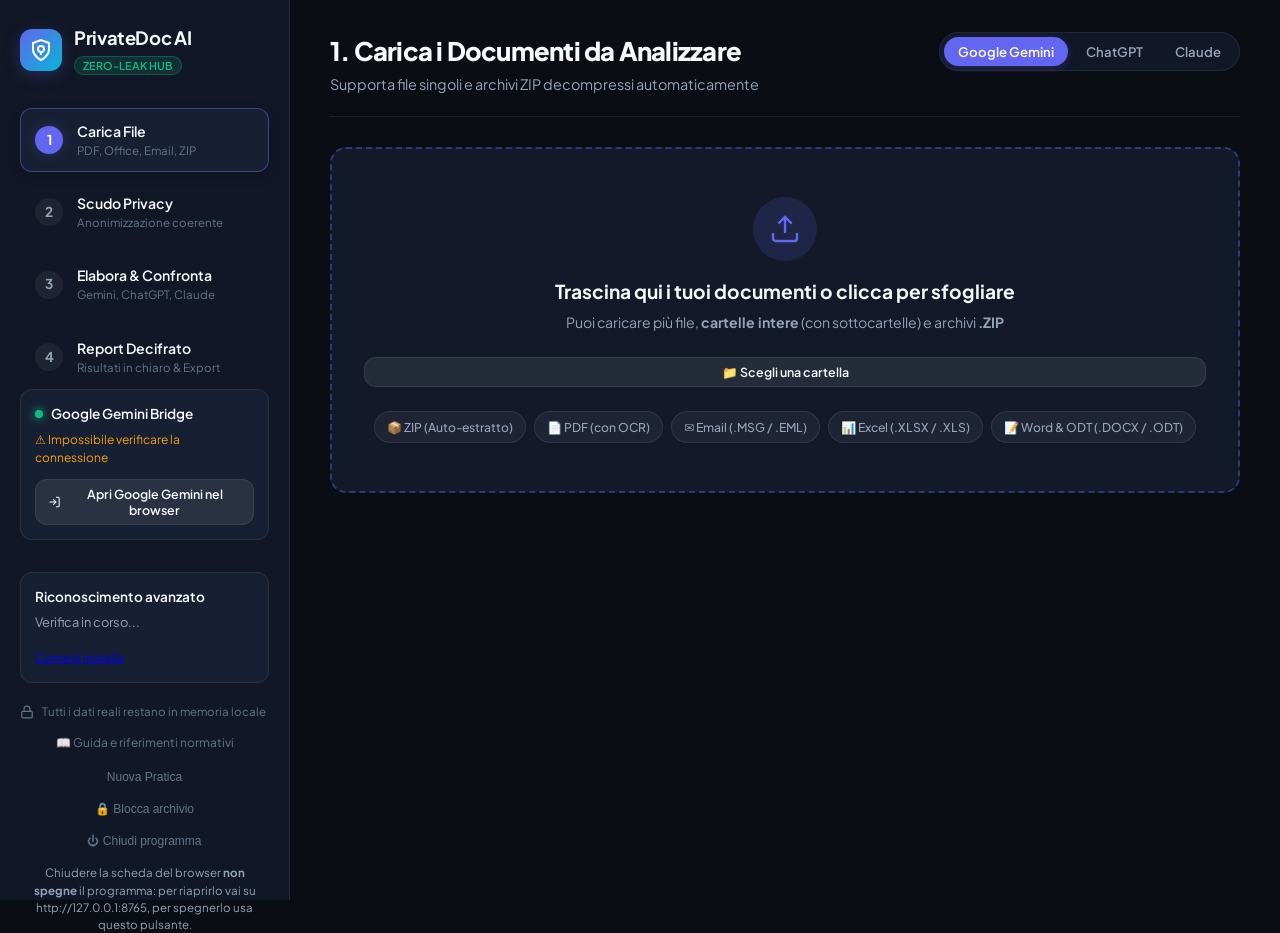
==== commit f54e6726: "Installer per Windows, console nascosta e avvisi di avvio/chiusura - Installer Inno Setup: scelta de" ====
--- a/static/index.html
+++ b/static/index.html
@@ -96,6 +96,7 @@
                 <button id="resetSessionBtn" class="btn-text">Nuova Pratica</button>
                 <button id="lockVaultBtn" class="btn-text">🔒 Blocca archivio</button>
                 <button id="quitBtn" class="btn-text">⏻ Chiudi programma</button>
+                <p style="font-size:0.72rem; color:var(--text-secondary); text-align:center; margin:2px 8px 0;">Chiudere la scheda del browser <strong>non spegne</strong> il programma: per riaprirlo vai su http://127.0.0.1:8765, per spegnerlo usa questo pulsante.</p>
             </div>
         </aside>
 
@@ -381,6 +382,28 @@
         </div>
     </div>
 
+    <div class="modal" id="nerWelcomeModal" style="display:none; z-index:1850;">
+        <div class="modal-dialog" style="max-width:560px;">
+            <div class="modal-header">
+                <h3>🛡️ Attiva il riconoscimento avanzato</h3>
+                <button class="close-btn" id="nerWelcomeClose">&times;</button>
+            </div>
+            <div class="modal-body">
+                <p class="modal-desc">Il programma funziona già con le sole regole, ma <strong>da solo può lasciarsi sfuggire dei dati</strong>. Il modello locale, facoltativo, trova in più nomi di persona nel contesto, società, numeri di ruolo e dati catastali.</p>
+                <ul style="font-size:0.85rem; padding-left:18px;">
+                    <li>Gira <strong>solo sul tuo computer</strong>: nessun testo o documento viene inviato.</li>
+                    <li>Si scarica una volta sola (circa 1,2 GB) e ogni file è verificato prima dell'uso.</li>
+                    <li>Lo puoi installare anche in seguito dalla barra laterale, riquadro «Riconoscimento avanzato».</li>
+                </ul>
+            </div>
+            <div class="modal-footer">
+                <button class="btn-text" id="nerWelcomeNever">Non chiederlo più</button>
+                <button class="btn-secondary" id="nerWelcomeLater">Più tardi</button>
+                <button class="btn-primary" id="nerWelcomeYes">Scarica il modello</button>
+            </div>
+        </div>
+    </div>
+
     <div class="modal" id="modelModal" style="display:none; z-index:1900;">
         <div class="modal-dialog" style="max-width:520px;">
             <div class="modal-header">
--- a/static/style.css
+++ b/static/style.css
@@ -1099,3 +1099,21 @@
 .cat-list { max-height: 220px; overflow-y: auto; }
 .ctx-menu .cat-row.active, .ctx-menu .cat-row:hover { background: var(--primary); }
 .cat-popover { z-index: 3000; min-width: 250px; }
+
+/* Optional recogniser not installed: draw the eye to it */
+#nerBox.ner-attention {
+    border: 2px solid var(--accent-amber);
+    animation: nerPulse 2s ease-in-out infinite;
+}
+#nerBox.ner-attention #nerDownloadBtn {
+    background: var(--accent-amber);
+    color: #1a1a1a;
+    font-weight: 600;
+}
+@keyframes nerPulse {
+    0%, 100% { box-shadow: 0 0 0 0 rgba(245, 158, 11, 0.55); }
+    50% { box-shadow: 0 0 0 7px rgba(245, 158, 11, 0); }
+}
+@media (prefers-reduced-motion: reduce) {
+    #nerBox.ner-attention { animation: none; }
+}
